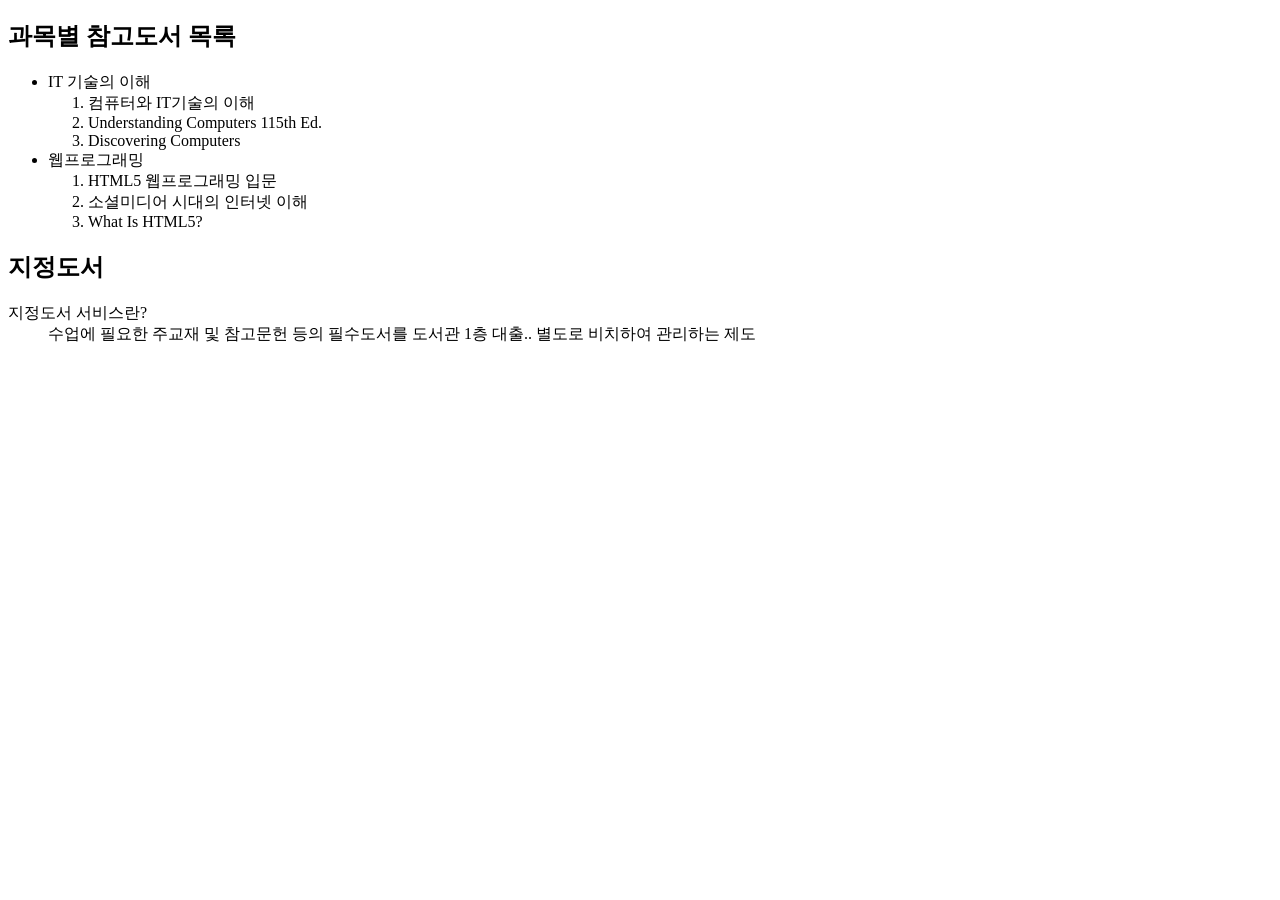
==== index.html @ 4d433e03 "배포연결수정" ====
<!DOCTYPE html>
<html>
    <head>
        <meta charset="UTF-8">
    </head>
    <body>
        <h2>과목별 참고도서 목록</h2>
        <ul>
            <li>IT 기술의 이해</li>
            <ol>
                <li>컴퓨터와 IT기술의 이해</li>
                <li>Understanding Computers 115th Ed.</li>
                <li>Discovering Computers</li>
            </ol>
            <li>웹프로그래밍</li>
            <ol>
                <li>HTML5 웹프로그래밍 입문</li>
                <li>소셜미디어 시대의 인터넷 이해</li>
                <li> What Is HTML5?</li>
            </ol>
        </ul>
        <h2>지정도서</h2>
        <dl>
            <dt>지정도서 서비스란?</dt>
            <dd>수업에 필요한 주교재 및 참고문헌 등의 필수도서를 도서관 1층 대출..
                별도로 비치하여 관리하는 제도</dd>
        </dl>
    </body>
</html>
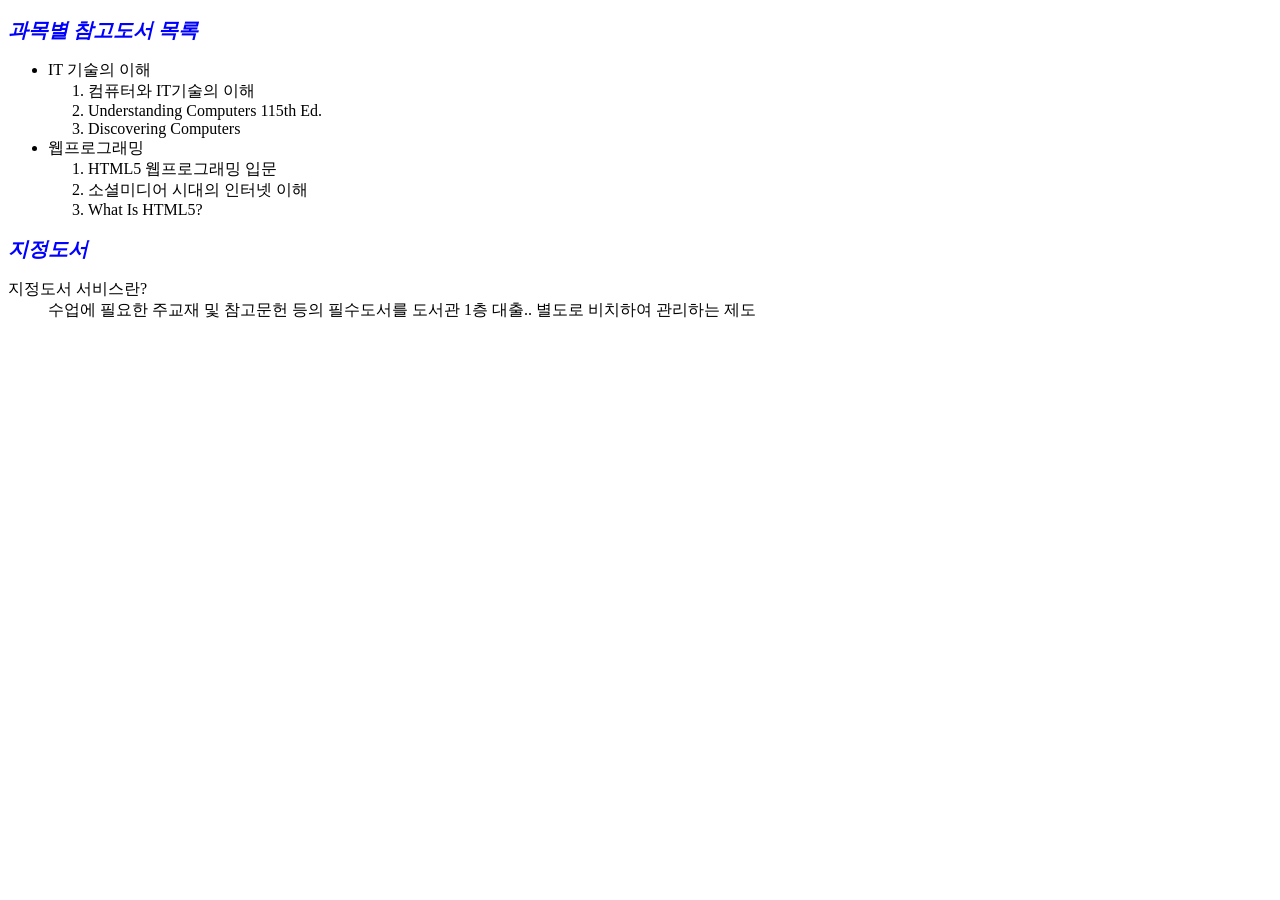
==== commit eeaf806e: "스타일적용" ====
--- a/index.html
+++ b/index.html
@@ -2,6 +2,14 @@
 <html>
     <head>
         <meta charset="UTF-8">
+        <style type="text/css">
+            h2 {
+                font-size: 20px;
+                font-style: italic;
+                color: blue;
+            }
+            
+        </style>
     </head>
     <body>
         <h2>과목별 참고도서 목록</h2>
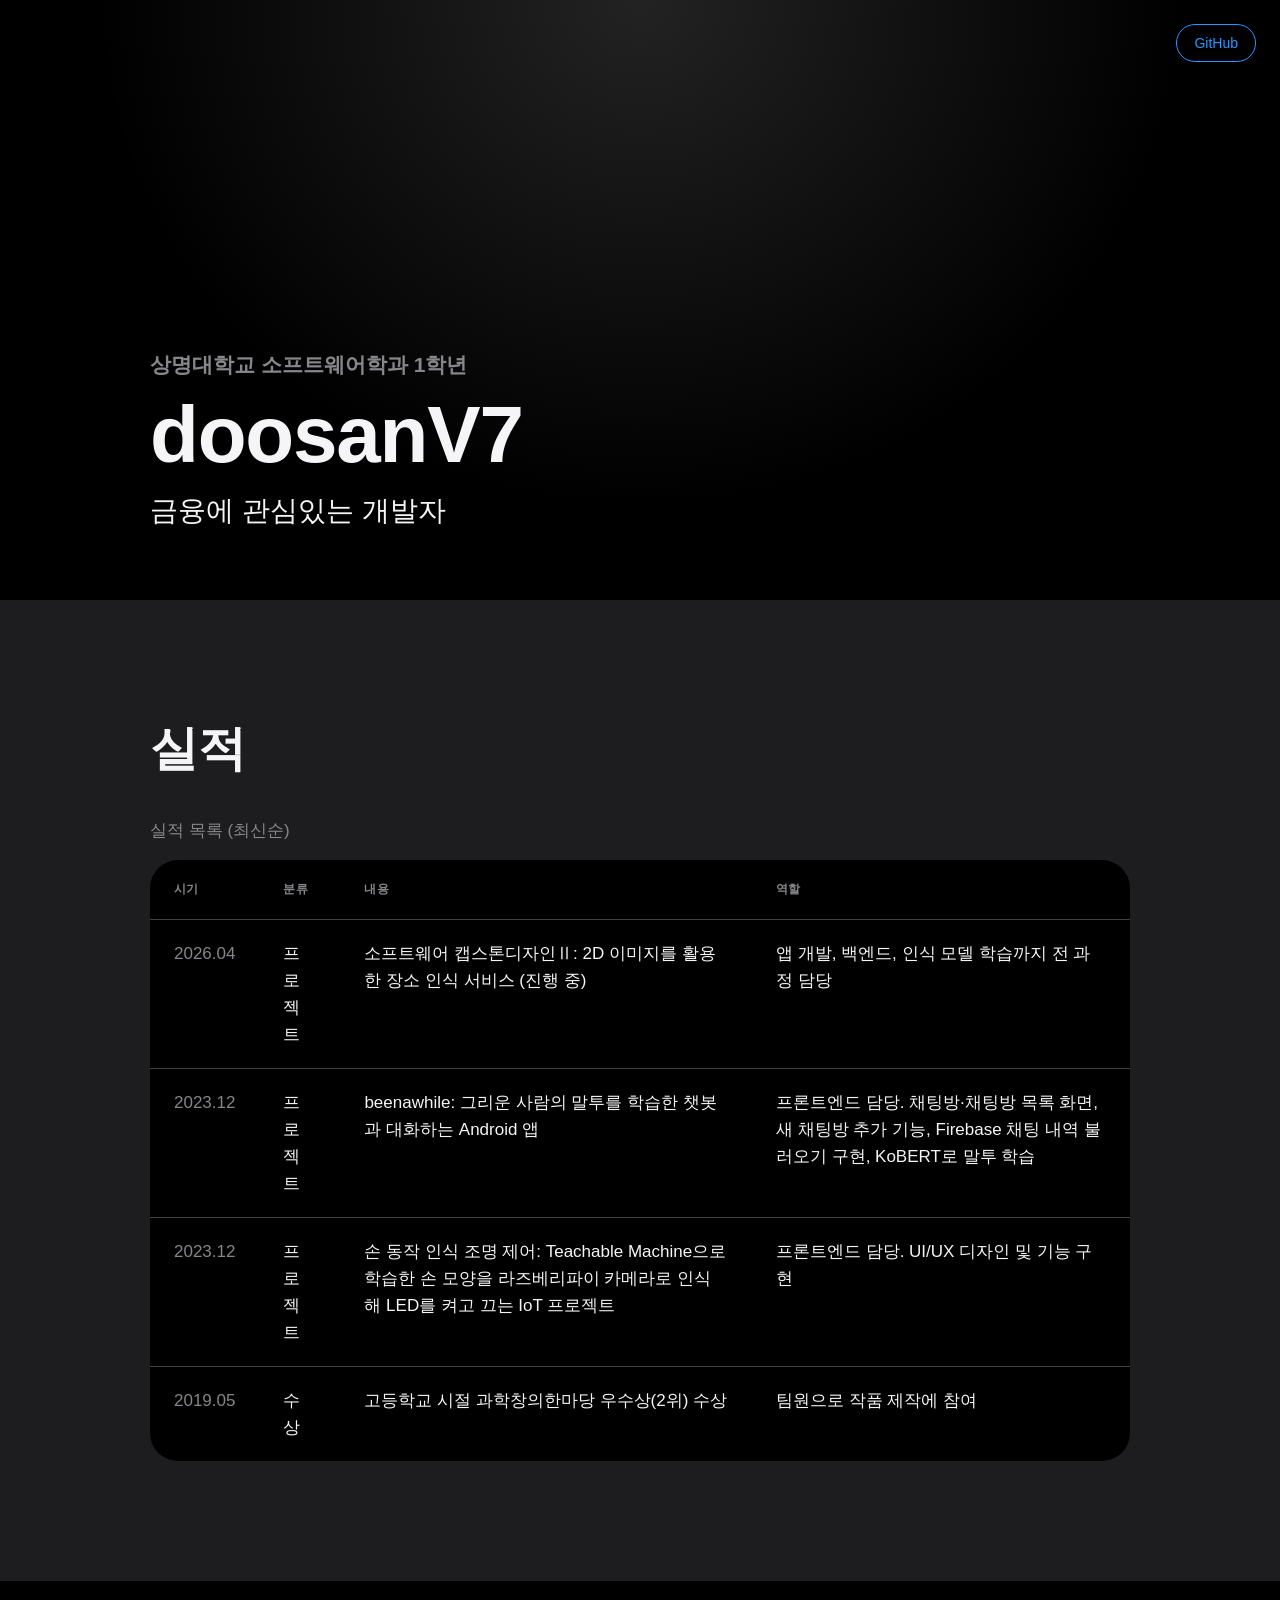
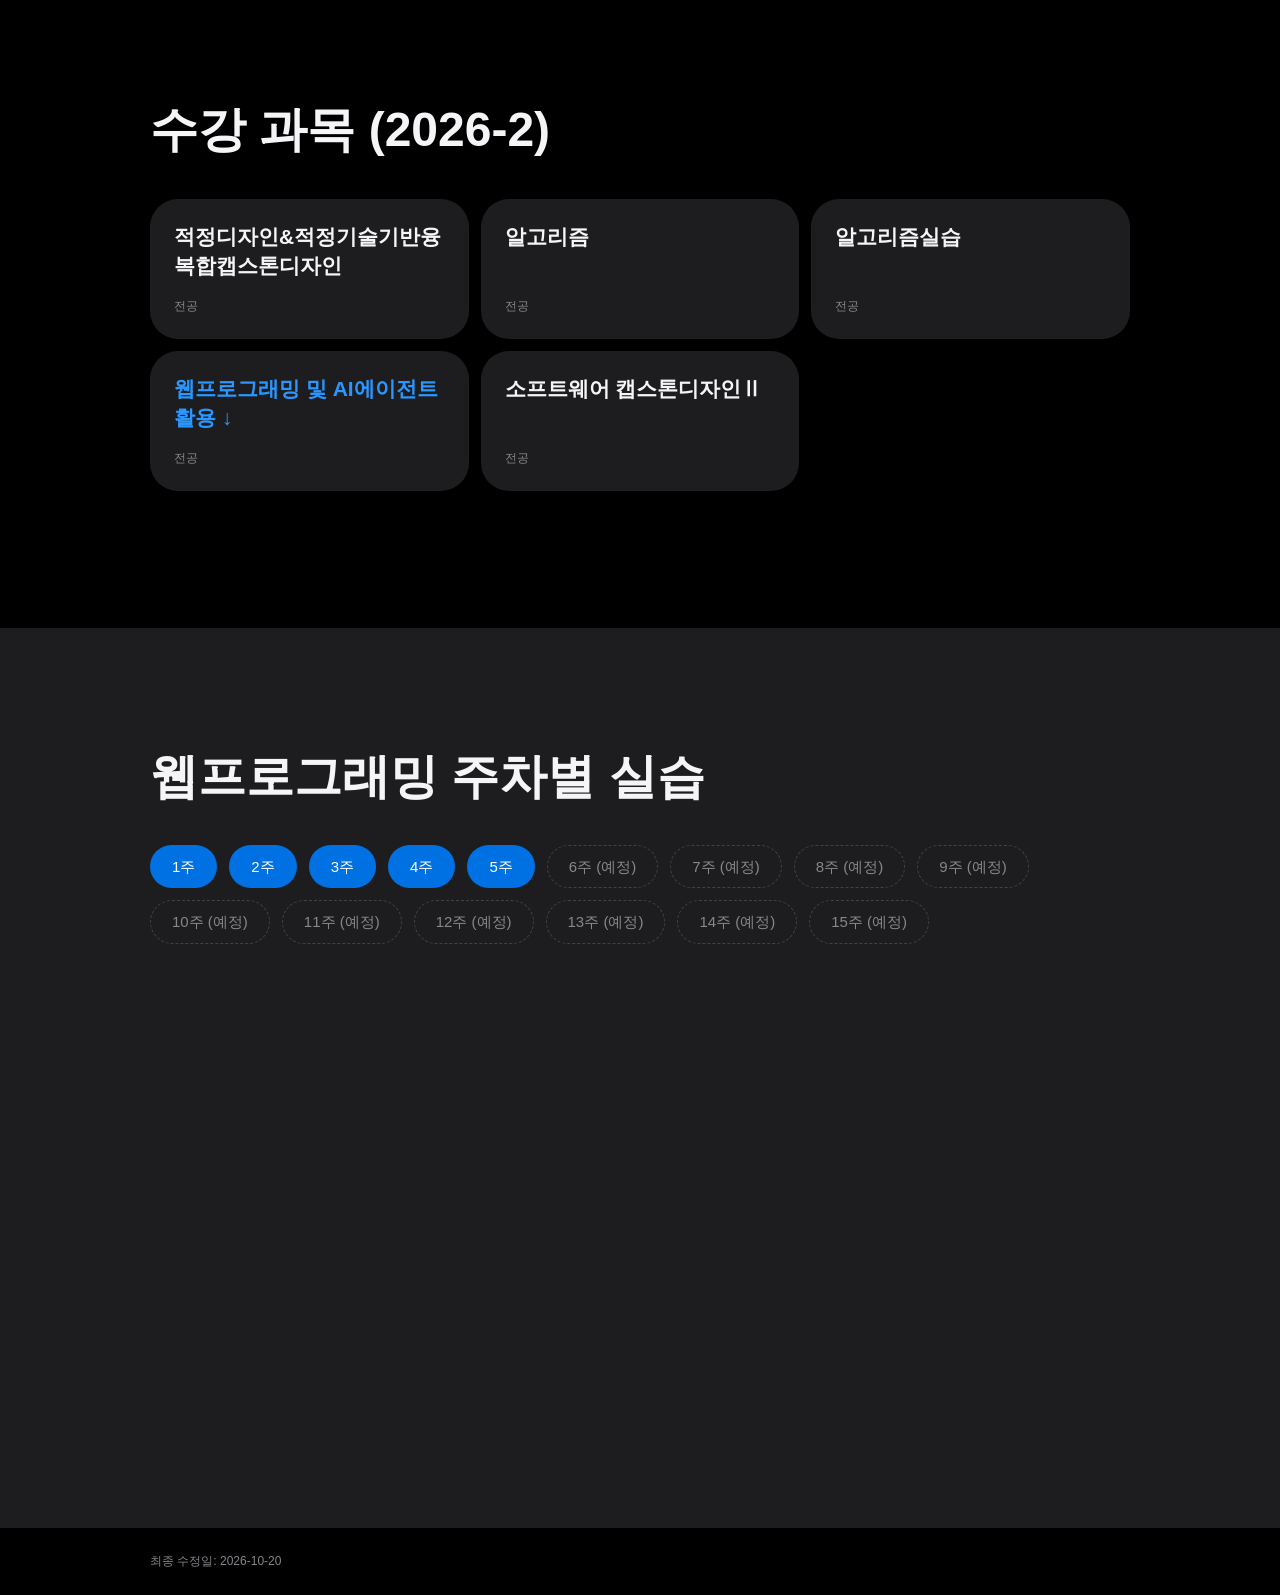
==== commit b6b22cf3: "feat: 개인 이력서 페이지 제작 및 주차별 실습 추가" ====
--- a/index.html
+++ b/index.html
@@ -1,37 +1,105 @@
-<!DOCTYPE html>
-<html>
-    <head>
-        <meta charset="UTF-8">
-        <style type="text/css">
-            h2 {
-                font-size: 20px;
-                font-style: italic;
-                color: blue;
-            }
-            
-        </style>
-    </head>
-    <body>
-        <h2>과목별 참고도서 목록</h2>
-        <ul>
-            <li>IT 기술의 이해</li>
-            <ol>
-                <li>컴퓨터와 IT기술의 이해</li>
-                <li>Understanding Computers 115th Ed.</li>
-                <li>Discovering Computers</li>
-            </ol>
-            <li>웹프로그래밍</li>
-            <ol>
-                <li>HTML5 웹프로그래밍 입문</li>
-                <li>소셜미디어 시대의 인터넷 이해</li>
-                <li> What Is HTML5?</li>
-            </ol>
-        </ul>
-        <h2>지정도서</h2>
-        <dl>
-            <dt>지정도서 서비스란?</dt>
-            <dd>수업에 필요한 주교재 및 참고문헌 등의 필수도서를 도서관 1층 대출..
-                별도로 비치하여 관리하는 제도</dd>
-        </dl>
-    </body>
-</html>+<!DOCTYPE html>
+<html lang="ko">
+<head>
+    <meta charset="UTF-8">
+    <meta name="viewport" content="width=device-width, initial-scale=1.0">
+    <title>doosanV7 | 이력서</title>
+    <link rel="stylesheet" href="css/style.css">
+</head>
+<body>
+    <!-- F-01 소개, F-02 연락 채널 -->
+    <header class="site-header">
+        <div class="intro">
+            <h1>doosanV7</h1>
+            <p class="affiliation">상명대학교 소프트웨어학과 1학년</p>
+            <p class="tagline">금융에 관심있는 개발자</p>
+        </div>
+        <nav aria-label="연락 채널">
+            <a href="https://github.com/LockDoWN-IN">GitHub</a>
+        </nav>
+    </header>
+
+    <main>
+        <!-- F-03 실적 목록: 표, 최신순 -->
+        <section id="achievements" aria-labelledby="achievements-title">
+            <h2 id="achievements-title">실적</h2>
+            <table>
+                <caption>실적 목록 (최신순)</caption>
+                <thead>
+                    <tr>
+                        <th scope="col">시기</th>
+                        <th scope="col">분류</th>
+                        <th scope="col">내용</th>
+                        <th scope="col">역할</th>
+                    </tr>
+                </thead>
+                <tbody>
+                    <tr>
+                        <td>2026.04</td>
+                        <td>프로젝트</td>
+                        <td>소프트웨어 캡스톤디자인Ⅱ: 2D 이미지를 활용한 장소 인식 서비스 (진행 중)</td>
+                        <td>앱 개발, 백엔드, 인식 모델 학습까지 전 과정 담당</td>
+                    </tr>
+                    <tr>
+                        <td>2023.12</td>
+                        <td>프로젝트</td>
+                        <td>beenawhile: 그리운 사람의 말투를 학습한 챗봇과 대화하는 Android 앱 </td>
+                        <td>프론트엔드 담당. 채팅방·채팅방 목록 화면, 새 채팅방 추가 기능, Firebase 채팅 내역 불러오기 구현, KoBERT로 말투 학습 </td>
+                    </tr>
+                    <tr>
+                        <td>2023.12</td>
+                        <td>프로젝트</td>
+                        <td>손 동작 인식 조명 제어: Teachable Machine으로 학습한 손 모양을 라즈베리파이 카메라로 인식해 LED를 켜고 끄는 IoT 프로젝트 </td>
+                        <td>프론트엔드 담당. UI/UX 디자인 및 기능 구현</td>
+                    </tr>
+                    <tr>
+                        <td>2019.05</td>
+                        <td>수상</td>
+                        <td>고등학교 시절 과학창의한마당 우수상(2위) 수상</td>
+                        <td>팀원으로 작품 제작에 참여</td>
+                    </tr>
+                </tbody>
+            </table>
+        </section>
+
+        <!-- F-04 수강과목 -->
+        <section id="courses" aria-labelledby="courses-title">
+            <h2 id="courses-title">수강 과목 (2026-2)</h2>
+            <ul class="course-list">
+                <li>적정디자인&amp;적정기술기반융복합캡스톤디자인 <span class="course-type">전공</span></li>
+                <li>알고리즘 <span class="course-type">전공</span></li>
+                <li>알고리즘실습 <span class="course-type">전공</span></li>
+                <li><a href="#weekly">웹프로그래밍 및 AI에이전트활용</a> <span class="course-type">전공</span></li>
+                <li>소프트웨어 캡스톤디자인Ⅱ <span class="course-type">전공</span></li>
+            </ul>
+        </section>
+
+        <!-- F-05 본 과목 주차별 링크 -->
+        <section id="weekly" aria-labelledby="weekly-title">
+            <h2 id="weekly-title">웹프로그래밍 주차별 실습</h2>
+            <ol class="week-list">
+                <li class="done"><a href="w1/doc.01.html">1주</a></li>
+                <li class="done"><a href="w2/webimgtest/2.html">2주</a></li>
+                <li class="done"><a href="w3/index.html">3주</a></li>
+                <li class="done"><a href="w4/doc04.html">4주</a></li>
+                <li class="done"><a href="w5/doc.05.html">5주</a></li>
+                <li class="planned">6주 (예정)</li>
+                <li class="planned">7주 (예정)</li>
+                <li class="planned">8주 (예정)</li>
+                <li class="planned">9주 (예정)</li>
+                <li class="planned">10주 (예정)</li>
+                <li class="planned">11주 (예정)</li>
+                <li class="planned">12주 (예정)</li>
+                <li class="planned">13주 (예정)</li>
+                <li class="planned">14주 (예정)</li>
+                <li class="planned">15주 (예정)</li>
+            </ol>
+        </section>
+    </main>
+
+    <!-- F-06 최종 수정일 -->
+    <footer class="site-footer">
+        <p>최종 수정일: <time datetime="2026-10-20">2026-10-20</time></p>
+    </footer>
+</body>
+</html>
--- a/css/style.css
+++ b/css/style.css
@@ -0,0 +1,336 @@
+/* ============================================================
+   디자인 토큰 — Apple iPhone 18 Pro 제품 페이지 톤 (Dark Showroom)
+   ============================================================ */
+:root {
+    --color-bg: #000000;
+    --color-bg-alt: #1d1d1f;
+    --color-text: #f5f5f7;
+    --color-text-muted: #86868b;
+    --color-primary: #0071e3;
+    --color-primary-hover: #0077ed;
+    --color-link: #2997ff;
+    --color-hairline: #424245;
+    --font-base: -apple-system, BlinkMacSystemFont, "Apple SD Gothic Neo", "Malgun Gothic", "Helvetica Neue", Arial, sans-serif;
+
+    --size-hero: 80px;
+    --size-section: 48px;
+    --size-eyebrow: 21px;
+    --size-lead: 28px;
+    --size-body: 17px;
+    --size-small: 12px;
+
+    --content-width: 980px;
+    --section-pad-y: 120px;
+    --section-pad-x: 24px;
+    --radius-card: 28px;
+    --radius-pill: 980px;
+    --duration: 200ms;
+}
+
+* {
+    box-sizing: border-box;
+}
+
+html {
+    scroll-behavior: smooth;
+}
+
+@media (prefers-reduced-motion: reduce) {
+    html {
+        scroll-behavior: auto;
+    }
+}
+
+body {
+    margin: 0;
+    font-family: var(--font-base);
+    font-size: var(--size-body);
+    font-weight: 400;
+    line-height: 1.59;
+    color: var(--color-text);
+    background-color: var(--color-bg);
+}
+
+a {
+    color: var(--color-link);
+    text-decoration: none;
+}
+
+a:hover {
+    text-decoration: underline;
+}
+
+a:focus-visible {
+    outline: 2px solid var(--color-primary);
+    outline-offset: 3px;
+}
+
+/* ============================================================
+   header — F-01 소개, F-02 GitHub 링크
+   ============================================================ */
+.site-header {
+    display: flex;
+    flex-direction: column;
+    justify-content: space-between;
+    min-height: 600px;
+    padding: 24px var(--section-pad-x) 72px;
+    background-color: var(--color-bg);
+    background-image: radial-gradient(ellipse at 50% 0%, rgba(245, 245, 247, 0.14), rgba(0, 0, 0, 0) 60%);
+}
+
+.site-header nav {
+    order: -1;
+    align-self: flex-end;
+}
+
+.site-header nav a {
+    display: inline-block;
+    padding: 7px 17px;
+    border: 1px solid var(--color-link);
+    border-radius: var(--radius-pill);
+    font-size: 14px;
+    transition: background-color var(--duration), color var(--duration);
+}
+
+.site-header nav a:hover {
+    background-color: var(--color-link);
+    color: var(--color-bg);
+    text-decoration: none;
+}
+
+.intro {
+    display: flex;
+    flex-direction: column;
+    width: 100%;
+    max-width: var(--content-width);
+    margin: 0 auto;
+}
+
+.affiliation {
+    order: -1;
+    margin: 0 0 8px;
+    font-size: var(--size-eyebrow);
+    font-weight: 600;
+    color: var(--color-text-muted);
+}
+
+.site-header h1 {
+    margin: 0;
+    font-size: var(--size-hero);
+    font-weight: 600;
+    line-height: 1.15;
+    letter-spacing: -0.015em;
+}
+
+.tagline {
+    margin: 12px 0 0;
+    font-size: var(--size-lead);
+    line-height: 1.25;
+}
+
+/* ============================================================
+   section 공통 — 검정 / 흑연색 교대
+   ============================================================ */
+main section {
+    padding: var(--section-pad-y) var(--section-pad-x);
+}
+
+main section:nth-of-type(odd) {
+    background-color: var(--color-bg-alt);
+}
+
+main section > * {
+    max-width: var(--content-width);
+    margin-left: auto;
+    margin-right: auto;
+}
+
+main h2 {
+    margin-top: 0;
+    margin-bottom: 40px;
+    font-size: var(--size-section);
+    font-weight: 600;
+    line-height: 1.19;
+}
+
+/* ============================================================
+   F-03 실적 표 — 둥근 카드
+   ============================================================ */
+table {
+    width: 100%;
+    border-collapse: separate;
+    border-spacing: 0;
+    border-radius: var(--radius-card);
+    background-color: var(--color-bg);
+}
+
+caption {
+    caption-side: top;
+    padding-bottom: 16px;
+    text-align: left;
+    color: var(--color-text-muted);
+}
+
+th,
+td {
+    padding: 20px 24px;
+    text-align: left;
+    vertical-align: top;
+}
+
+th {
+    font-size: var(--size-small);
+    font-weight: 600;
+    letter-spacing: 0.02em;
+    color: var(--color-text-muted);
+    border-bottom: 1px solid var(--color-hairline);
+}
+
+tbody tr + tr td {
+    border-top: 1px solid var(--color-hairline);
+}
+
+td:first-child {
+    white-space: nowrap;
+    color: var(--color-text-muted);
+}
+
+/* ============================================================
+   F-04 수강 과목 — 카드 그리드
+   ============================================================ */
+.course-list {
+    display: grid;
+    grid-template-columns: repeat(auto-fill, minmax(280px, 1fr));
+    gap: 12px;
+    padding: 0;
+    list-style: none;
+}
+
+.course-list li {
+    display: flex;
+    flex-direction: column;
+    justify-content: space-between;
+    gap: 16px;
+    min-height: 140px;
+    padding: 24px;
+    border-radius: var(--radius-card);
+    background-color: var(--color-bg-alt);
+    font-size: 21px;
+    font-weight: 600;
+    line-height: 1.38;
+}
+
+.course-list a::after {
+    content: " ↓";
+}
+
+.course-type {
+    font-size: var(--size-small);
+    font-weight: 400;
+    color: var(--color-text-muted);
+}
+
+/* ============================================================
+   F-05 주차별 링크 — 진행(파랑 채움) / 예정(회색 점선)
+   ============================================================ */
+#weekly {
+    min-height: 100vh;
+}
+
+#weekly:target h2 {
+    animation: target-flash 1.6s ease-out;
+}
+
+@keyframes target-flash {
+    from {
+        color: var(--color-link);
+    }
+
+    to {
+        color: var(--color-text);
+    }
+}
+
+.week-list {
+    display: flex;
+    flex-wrap: wrap;
+    gap: 12px;
+    padding: 0;
+    list-style: none;
+}
+
+.week-list li {
+    border-radius: var(--radius-pill);
+    font-size: 15px;
+}
+
+.week-list .done a {
+    display: block;
+    padding: 10px 22px;
+    border-radius: var(--radius-pill);
+    background-color: var(--color-primary);
+    color: #ffffff;
+    transition: background-color var(--duration);
+}
+
+.week-list .done a:hover {
+    background-color: var(--color-primary-hover);
+    text-decoration: none;
+}
+
+.week-list .planned {
+    padding: 9px 21px;
+    border: 1px dashed var(--color-hairline);
+    color: var(--color-text-muted);
+}
+
+/* ============================================================
+   footer — F-06 최종 수정일
+   ============================================================ */
+.site-footer {
+    padding: 24px var(--section-pad-x);
+    font-size: var(--size-small);
+    color: var(--color-text-muted);
+    background-color: var(--color-bg);
+}
+
+.site-footer p {
+    max-width: var(--content-width);
+    margin: 0 auto;
+}
+
+/* ============================================================
+   반응형 — Apple 브레이크포인트 (1068 / 734)
+   ============================================================ */
+@media (max-width: 1068px) {
+    :root {
+        --size-hero: 64px;
+        --size-section: 40px;
+        --section-pad-y: 96px;
+    }
+}
+
+@media (max-width: 734px) {
+    :root {
+        --size-hero: 48px;
+        --size-section: 32px;
+        --size-lead: 21px;
+        --size-eyebrow: 17px;
+        --section-pad-y: 72px;
+        --section-pad-x: 16px;
+    }
+
+    .site-header {
+        min-height: 480px;
+        padding-bottom: 48px;
+    }
+
+    th,
+    td {
+        padding: 14px 12px;
+    }
+
+    td:first-child {
+        white-space: normal;
+    }
+}
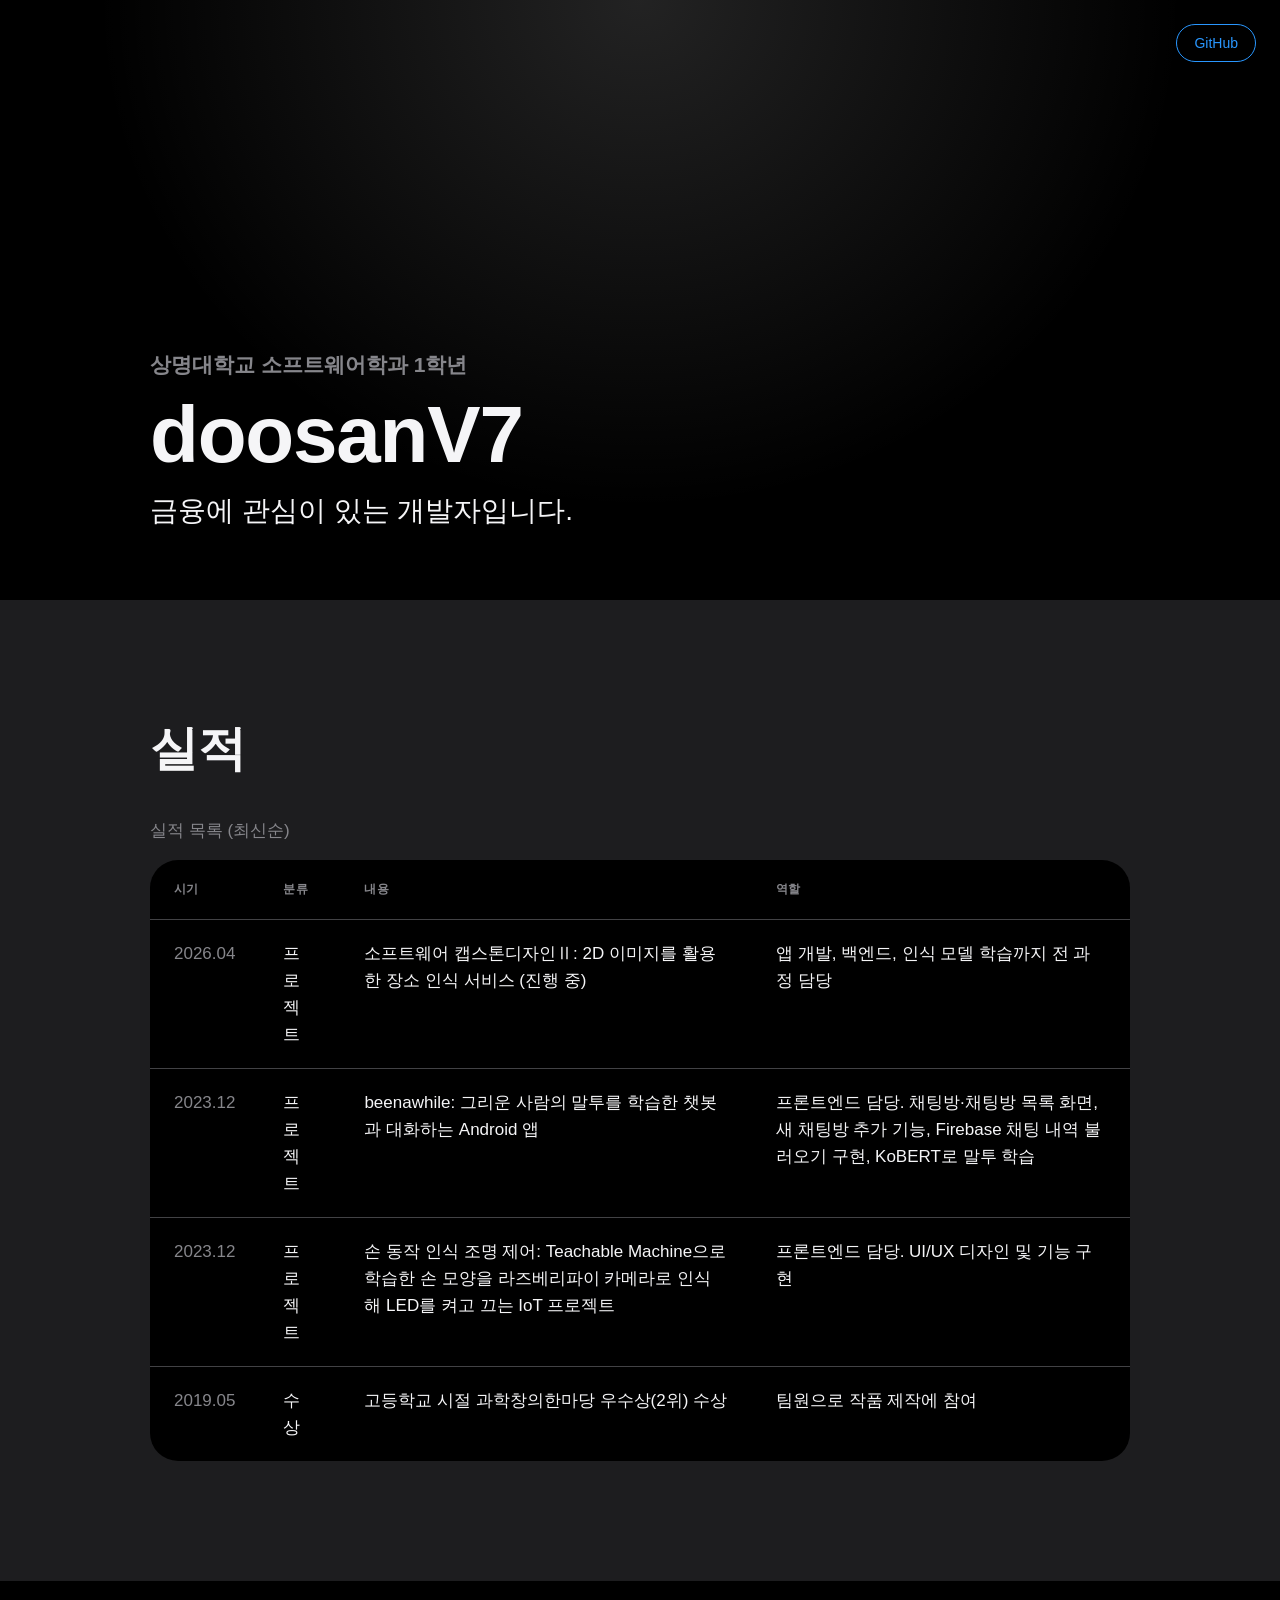
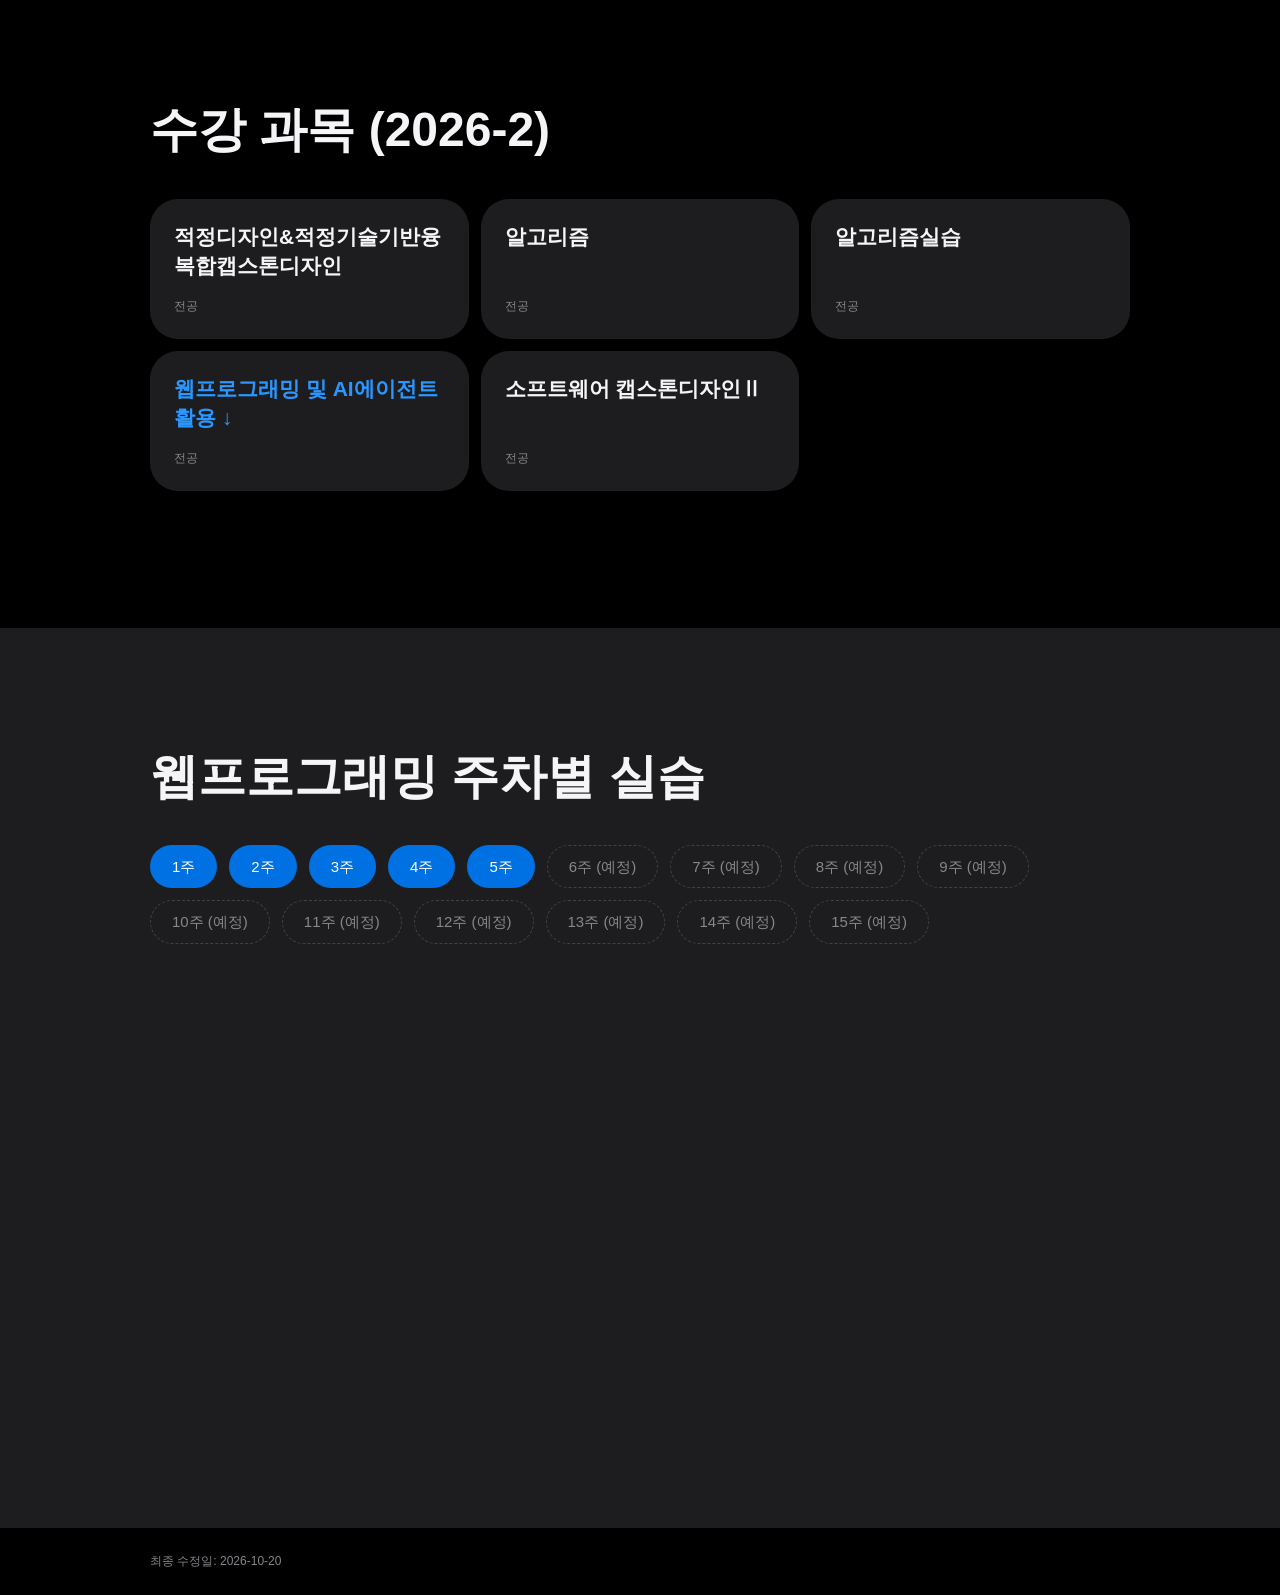
==== commit e0e4ed3c: "fix: 한 줄 소개를 문장으로 수정하고 2주차 스타일시트 추가" ====
--- a/index.html
+++ b/index.html
@@ -12,7 +12,7 @@
         <div class="intro">
             <h1>doosanV7</h1>
             <p class="affiliation">상명대학교 소프트웨어학과 1학년</p>
-            <p class="tagline">금융에 관심있는 개발자</p>
+            <p class="tagline">금융에 관심이 있는 개발자입니다.</p>
         </div>
         <nav aria-label="연락 채널">
             <a href="https://github.com/LockDoWN-IN">GitHub</a>
